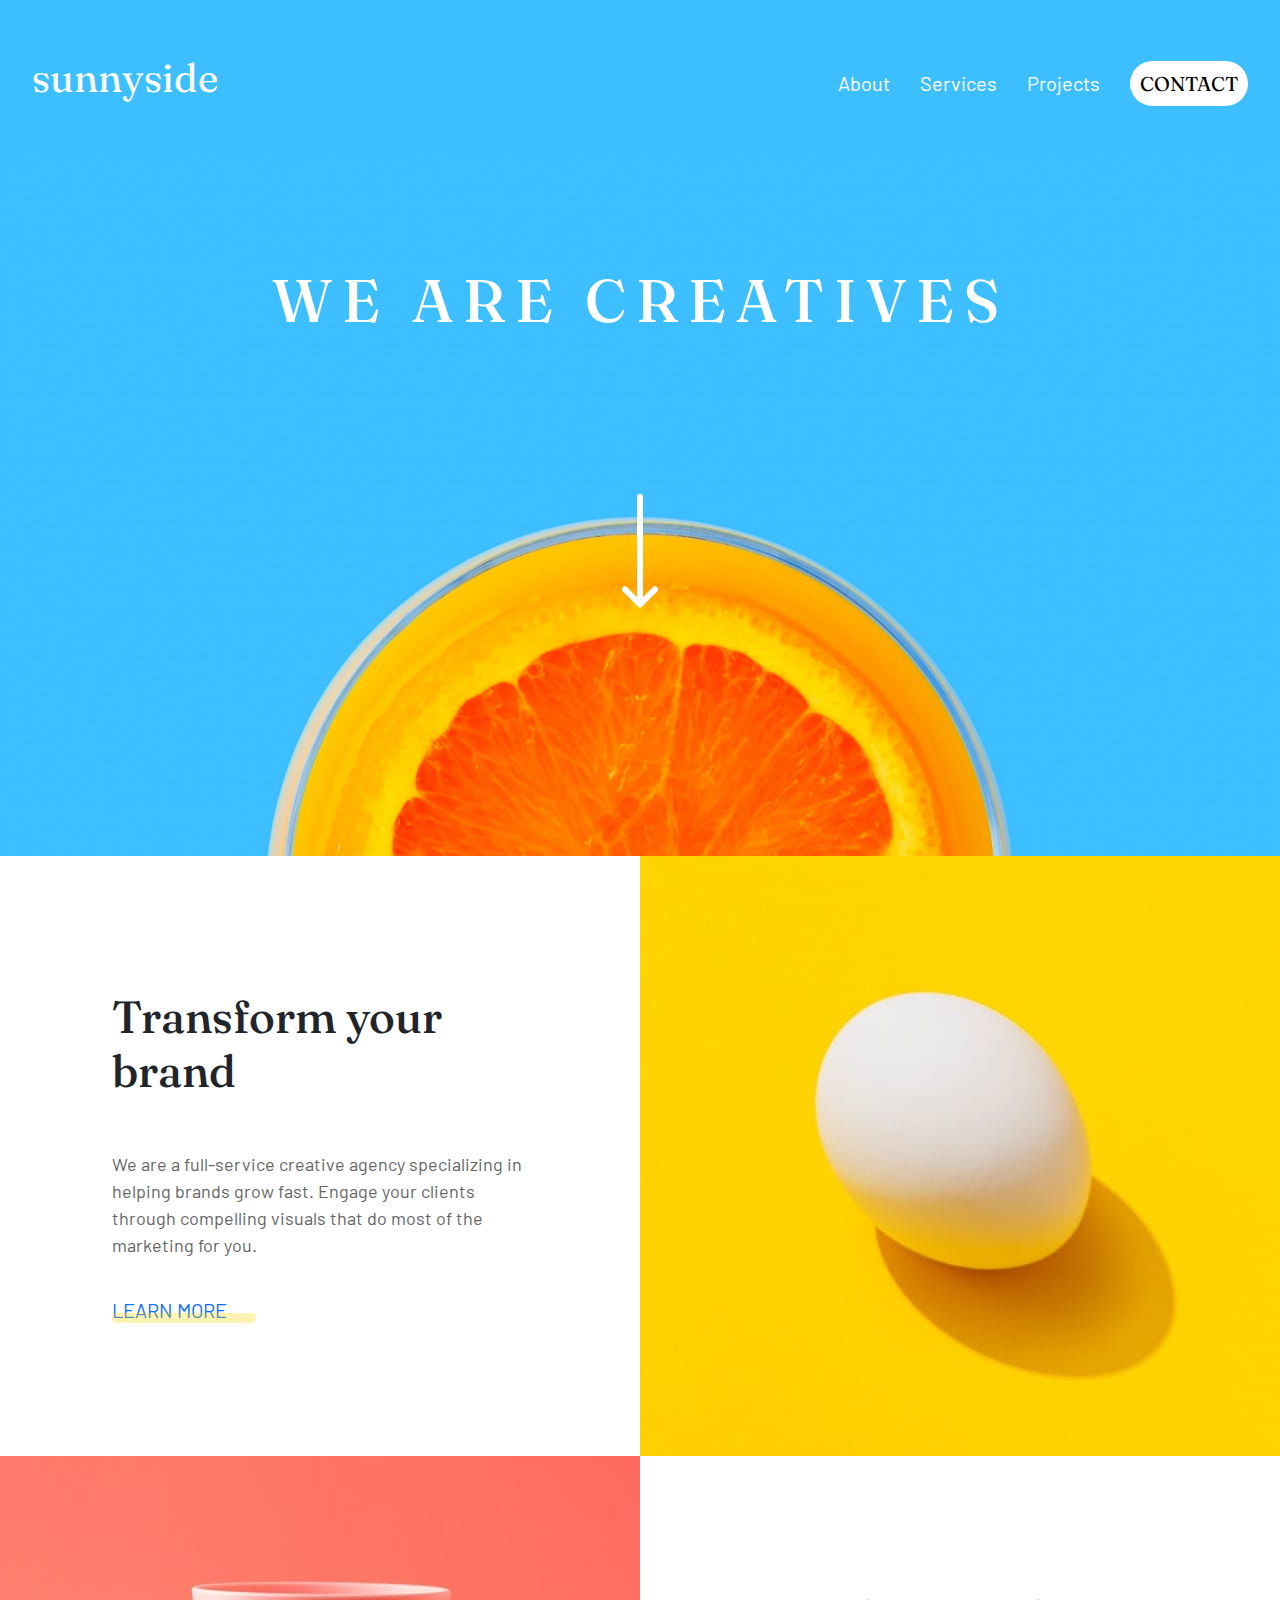
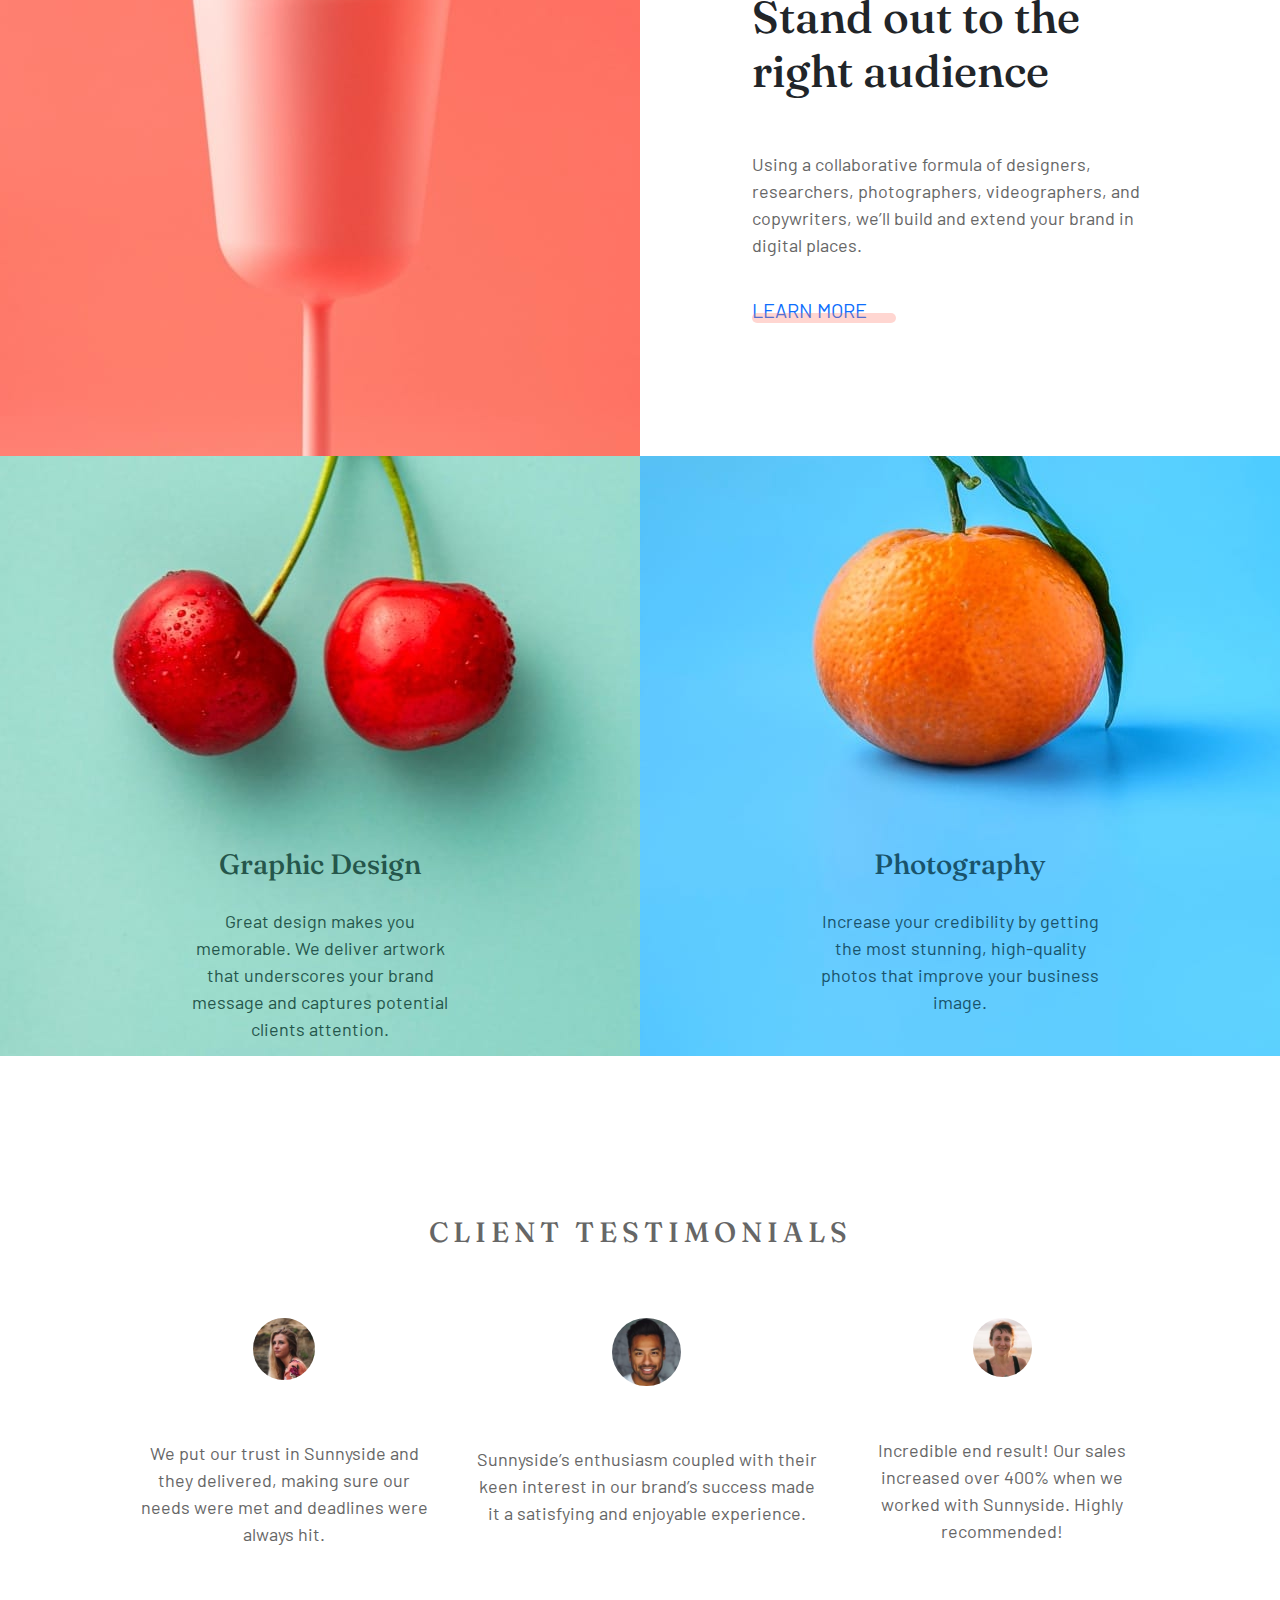
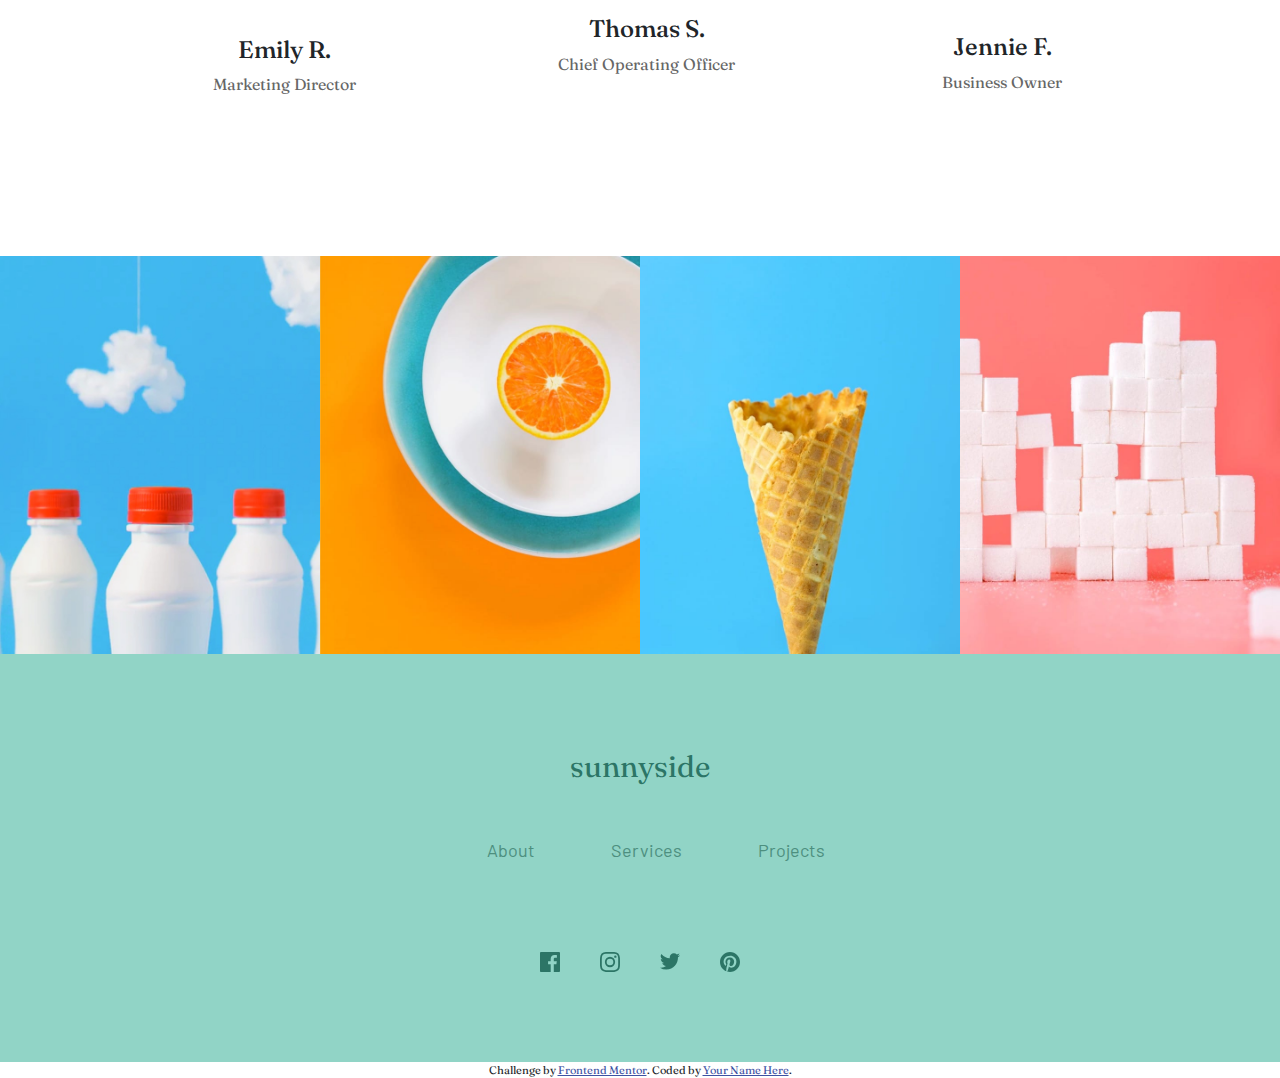
==== sunnyside-agency-landing-page-main/index.html @ 1c617ab5 "frontend" ====
<!DOCTYPE html>
<html lang="en">
<head>
  <meta charset="UTF-8">
  <meta name="viewport" content="width=device-width, initial-scale=1.0"> <!-- displays site properly based on user's device -->

  <link rel="icon" type="image/png" sizes="32x32" href="./images/favicon-32x32.png">
  <link rel="stylesheet" type="text/css" href="css/bootstrap.min.css">
  <link rel="stylesheet" type="text/css" href="style.css">
  <link rel="preconnect" href="https://fonts.googleapis.com">
  <link rel="preconnect" href="https://fonts.gstatic.com" crossorigin>
  <link href="https://fonts.googleapis.com/css2?family=Fraunces:wght@700;900&display=swap" rel="stylesheet">
  <link rel="preconnect" href="https://fonts.googleapis.com">
  <link rel="preconnect" href="https://fonts.gstatic.com" crossorigin>
  <link href="https://fonts.googleapis.com/css2?family=Barlow:wght@600&display=swap" rel="stylesheet">
  <link rel="preconnect" href="https://fonts.googleapis.com">
  <link rel="preconnect" href="https://fonts.gstatic.com" crossorigin>
  <link href="https://fonts.googleapis.com/css2?family=Barlow:wght@900&display=swap" rel="stylesheet">

  
  <title>Frontend Mentor | Sunnyside agency landing page</title>


    

</head>
<body>
  <header>
    <div id="brand">sunnyside</div>
    <ul class="ul">
      <li><a href="#" class="topright">About</a></li>
      <li><a href="#" class="topright">Services</a></li>
      <li><a href="#" class="topright">Projects</a></li>
      <li><a href="#" id="contact">Contact</a></li>
    </ul>

    <div id="burger-icon"><img src="images/icon-hamburger.svg"></div>
  </header>
  <section id="main-image">
      <h1>We are creatives</h1>
      <img src="images/icon-arrow-down.svg" id="arrow">
  </section>

  <div class="grid">
    <div class="item-1">
      <h2>Transform your brand</h2>

      <p>We are a full-service creative agency specializing in helping brands grow fast. 
      Engage your clients through compelling visuals that do most of the marketing for you.</p>

      <a href="#">Learn More</a>
      <div class="underline-0"></div>
    </div>
    <div class="item-2"></div>
    <div class="item-3"></div>
    <div class="item-4">
      <h2>Stand out to the right audience</h2>

      <p>Using a collaborative formula of designers, researchers, photographers, videographers, and copywriters, we’ll build and extend your brand in digital places. </p>

      <a href="#">Learn More</a>
      <div class="underline-1"></div>
    </div>
    <div class="item-5">
      <h3 class="item-heading">Graphic Design</h3>
      <p class="item-info" >
        Great design makes you memorable. We deliver artwork that underscores your brand message and captures potential clients attention.
      </p>
    </div>
    <div class="item-6">
      <h3 class="item-heading">Photography</h3>
      <p class="item-info">Increase your credibility by getting the most stunning, high-quality photos that improve your business image.</p>
    </div>
  </div>

  <section id="client-testimonials">
    <h3 id="client-testimonials-heading">Client testimonials</h3>
    <div class="clients">
      <div class="column">
        <img src="images/image-emily.jpg" class="photos">
        <p class="client-info">We put our trust in Sunnyside and they delivered, making sure our needs were met and deadlines were always hit.</p>
        <h4 class="names">Emily R.</h4>
        <div class="job">Marketing Director</div>
      </div>
      <div class="column">
        <img src="images/image-thomas.jpg" class="photos">
        <p class="client-info">Sunnyside’s enthusiasm coupled with their keen interest in our brand’s success made it a satisfying and enjoyable experience.</p>
        <h4 class="names">Thomas S.</h4>
        <div class="job">Chief Operating Officer</div>
      </div>
      <div class="column">
        <img src="images/image-jennie.jpg"  class="photos">
        <p class="client-info">Incredible end result! Our sales increased over 400% when we worked with Sunnyside. Highly recommended!</p>
        <h4 class="names">Jennie F.</h4>
        <div class="job">Business Owner</div>
      </div>
    </div>
  </section>

  <div class="images">
    <img src="images/desktop/image-gallery-milkbottles.jpg">
    <img src="images/desktop/image-gallery-orange.jpg">
    <img src="images/desktop/image-gallery-cone.jpg">
    <img src="images/desktop/image-gallery-sugarcubes.jpg">
  </div>

  <footer>
    <div class="footer-name">sunnyside</div>
    <ul class="footer-ul">
      <li class="ul-items">About</li>
      <li class="ul-items">Services</li>
      <li class="ul-items">Projects</li>
    </ul>

    <div class="icons">
      <img src="images/icon-facebook.svg">
      <img src="images/icon-instagram.svg">
      <img src="images/icon-twitter.svg">
      <img src="images/icon-pinterest.svg">
    </div>
  </footer>





  <div class="attribution">
    Challenge by <a href="https://www.frontendmentor.io?ref=challenge" target="_blank">Frontend Mentor</a>. 
    Coded by <a href="#">Your Name Here</a>.
  </div>

  <script src="js/jquery-3.6.0.min.js"></script>
  <script src="js/bootstrap.min.js"></script>
  <script type="script.js"></script>
</body>
</html>
---- sunnyside-agency-landing-page-main/style.css ----
.attribution { font-size: 11px; text-align: center; }
.attribution a { color: hsl(228, 45%, 44%); }

* {
    box-sizing: border-box;
}

body {
    font-family: 'Fraunces', serif;
}

header {
    display: flex;
    flex-direction: row;
    justify-content: space-between;
    padding: 3em 2em 3em 2em;
    background-color: #3dbfff;
    align-items: center;
    color: white;
}

#burger-icon {
    display: none;
}

#brand {
    font-size: 40px;
}

.ul {
    display: flex;
    column-gap: 30px;
    font-size: 20px;
    font-family: 'Barlow', sans-serif;
    margin-bottom: 0;
    padding-top: 10px;
}

.ul li {
    list-style: none;

}

.ul li a {
    color: white;
    text-decoration: none;
}

#contact {
    background-color: white;
    padding: 10px;
    border-radius: 30px;
    text-transform: uppercase;
    font-family: 'Fraunces', serif;
    color: black;
    text-decoration: none;
}



#main-image {
    background: url("images/desktop/image-header.jpg") center center no-repeat;
    height: max(700px);
    background-size: cover;
    text-align: center;
}

h1 {
    padding-top: 1.8em;
    color: hsl(0, 0%, 100%);
    font-size: 60px;
    text-transform: uppercase;
    letter-spacing: 10px;
}

#arrow {
    padding-top: 150px;
}

.grid {
    display: grid;
    grid-template-columns: 1fr 1fr;
}

.item-2, .item-3, .item-5, .item-6 {
    height: max(600px);

}

.item-2{
    background: url(images/desktop/image-transform.jpg) no-repeat center;
    background-size: cover;
}

.item-3 {
    background: url(images/desktop/image-stand-out.jpg) no-repeat center;
    background-size: cover; 
}

.item-5 {
    background: url(images/desktop/image-graphic-design.jpg) no-repeat center;
    background-size: cover;

}

.item-6 {
    background: url(images/desktop/image-photography.jpg) no-repeat center;
    background-size: cover;
}

.item-1, .item-4 {
    padding: 7em;
    display: flex;
    flex-direction: column;
    justify-content: center;
    font-family: 'Barlow', sans-serif;

}

.item-1 h2, .item-4 h2 {
    font-size: 45px;
    font-family: 'Fraunces', sans-serif;
}

.item-1 p, .item-4 p {
    margin: 2.5em 0 2em 0;
    font-size: 18px;
}

.item-1 a, .item-4 a {
    text-decoration: none;
    font-size: 20px;
    text-transform: uppercase;
}

.underline-1, .underline-0 {
    
    height: 10px;
    width: 9em;
    margin-top: -12px;
    border-radius: 30px;
}

.underline-1 {
    background-color: hsla(7, 99%, 70%, 0.3);
}

.underline-0 {
    background-color: hsla(51, 100%, 49%, 0.3);
}

.item-heading, .item-info {
    text-align: center;
}

.item-heading{
    margin-top: 14em;
}

.item-info {
    padding: 1em 10em 0 10em;
    font-size: 18px;
    font-family: 'Barlow', sans-serif;
}

.item-5 h3, .item-5 p {
    color: hsl(167, 40%, 24%);
}

.item-6 h3, .item-6 p {
    color: hsl(198, 62%, 26%);
}
 
.clients {
    display: flex;
    justify-content: space-between;
}

.column {
    text-align: center;

}

#client-testimonials-heading {
    text-align: center;
    text-transform: uppercase;
    letter-spacing: 5px;
}

#client-testimonials {
    padding: 10em 7em 10em 7em;
}

.photos {
    border-radius: 50%;
    padding: 60px 0 60px 0;
    width: 18%;
}

.client-info {
    font-size: 18px;
    padding: 0 20px 0 20px;
    font-family: 'Barlow', sans-serif;
}

.names {
    padding-top: 3em;
}

.client-info, .job, #client-testimonials-heading, .item-1 p, .item-4 p {
    color: #666;
}

.images {
    display: flex;
}

.images img {
    width: 25%;
}

footer {
    text-align: center;
    font-size: 18px;
    background-color: #91d4c6;
;
}

.footer-name {
    padding: 90px 0 1em 0;
    color: #2c7566;
    font-size: 30px;
}

.ul-items {
    display: inline-block;
    padding: 1em 2em 4em 2em;
    font-family: 'Barlow', sans-serif;
    color: #4d8f7f;

}

.icons img {
    padding: 0 1em 5em 1em;
}

@media (min-width: 992px) and (max-width: 1199px) {

    .ul {
        padding-top: 8px;
    }

    #arrow {
        padding-top: 100px;
    }

    .item-1, .item-4 {
    padding: 5em;
    flex-direction: column;
    justify-content: center;
    }

    .item-2, .item-4 {
        height: 520px;
    }

    .item-info {
        padding: 1em 5em 0 5em;
    }
}

@media (min-width: 768px) and (max-width: 992px) {

    #brand {
        font-size: 35px;
    }

    .ul {
        padding-top: 0px;
    }

    .item-1,.item-2, .item-3, .item-4, .item-5, .item-6 {
        height: max(400px);
        min-width: 385px;
    }

    .item-1, .item-4 {
        padding: 3em;
    }

    .item-info {
        padding: 1em 4em 0 4em;
        font-size: 15px;
    }

    .item-heading {
        margin-top: 9em;
    }

    .item-1 h2, .item-4 h2 {
        font-size: 35px;
    }

    .item-1 p, .item-4 p {
        margin: 2.5em 0 2em 0;
        font-size: 15px;
    }

    .item-1 a, .item-4 a {
        text-decoration: none;
        font-size: 20px;
        text-transform: uppercase;
    }

    h1 {
        font-size: 50px;
    }

    .client-info {
        font-size: 15px;
        padding: 0 15px 0 15px;
        font-family: 'Barlow', sans-serif;
    }

    .names {
        padding-top: 1.5em;
    }

    #client-testimonials {
        padding: 7em 6em 7em 6em;
    }
}

@media (max-width: 767px) {

    .ul {
        display: none;
    }

    #burger-icon {
        display: block;
    }

    #header {
        background: url("images/mobile/image-header.jpg") center;
        background-size: cover;
        text-align: center;
    }

    h1 {
         font-size: 45px;
    }

    #arrow {
        padding-top: 200px;
    }


    .grid {
        display: grid;
        grid-template-columns: 1fr;
        text-align: center;

    }

    .item-1, .item-4 {
        padding: 3em;
    } 

    .item-1 h2 {
        font-size: 35px;
    } 

    .item-1 p {
        font-size: 20px;
    }

    

    .item-1, .item-2, .item-3, .item-4, .item-5, .item-6 {
        height: max(600px);
    }

    .item-1 {
        order: 1;
    }

    
    .item-2{
        background: url(images/mobile/image-transform.jpg) no-repeat center;
        background-size: cover;
        order: 0;
    }

    .item-3 {
        background: url(images/mobile/image-stand-out.jpg) no-repeat center;
        background-size: cover; 
        order: 2;
    }

    .item-4{
        order: 3;
    }

    .item-5 {
        background: url(images/mobile/image-graphic-design.jpg) no-repeat center;
        background-size: cover;
        order: 4;
    }

    .item-6 {
        background: url(images/mobile/image-photography.jpg) no-repeat center;
        background-size: cover;
        order: 5;
    }

    .underline-0, .underline-1 {
        display: none;
    }

    .item-1 a, .item-4 a {
        font-family: 'Fraunces', sans-serif;
        color: black;
    }
    

    .item-info {
        padding: 3em 5em 1em 5em;
    }

    .item-heading {
        margin-top: 13em;
        font-size: 28px;
    }

    .images {
        display: grid;
        grid-template-columns: 1fr 1fr;

    }

    .images img {
        width: 100%;

    }

    body {
        min-width: 470px;
    }

    .clients {
        flex-direction: column;
    }

    .client-info {
        font-size: 18px;
        padding: 0 5px 0 5px;
        font-family: 'Barlow', sans-serif;
    }

    #client-testimonials {
        padding: 8em 2em 8em 2em;
    }


    #client-testimonials-heading {
        font-size: 22px;
    }

    .names {
        padding-top: 1.5em;
    }
}
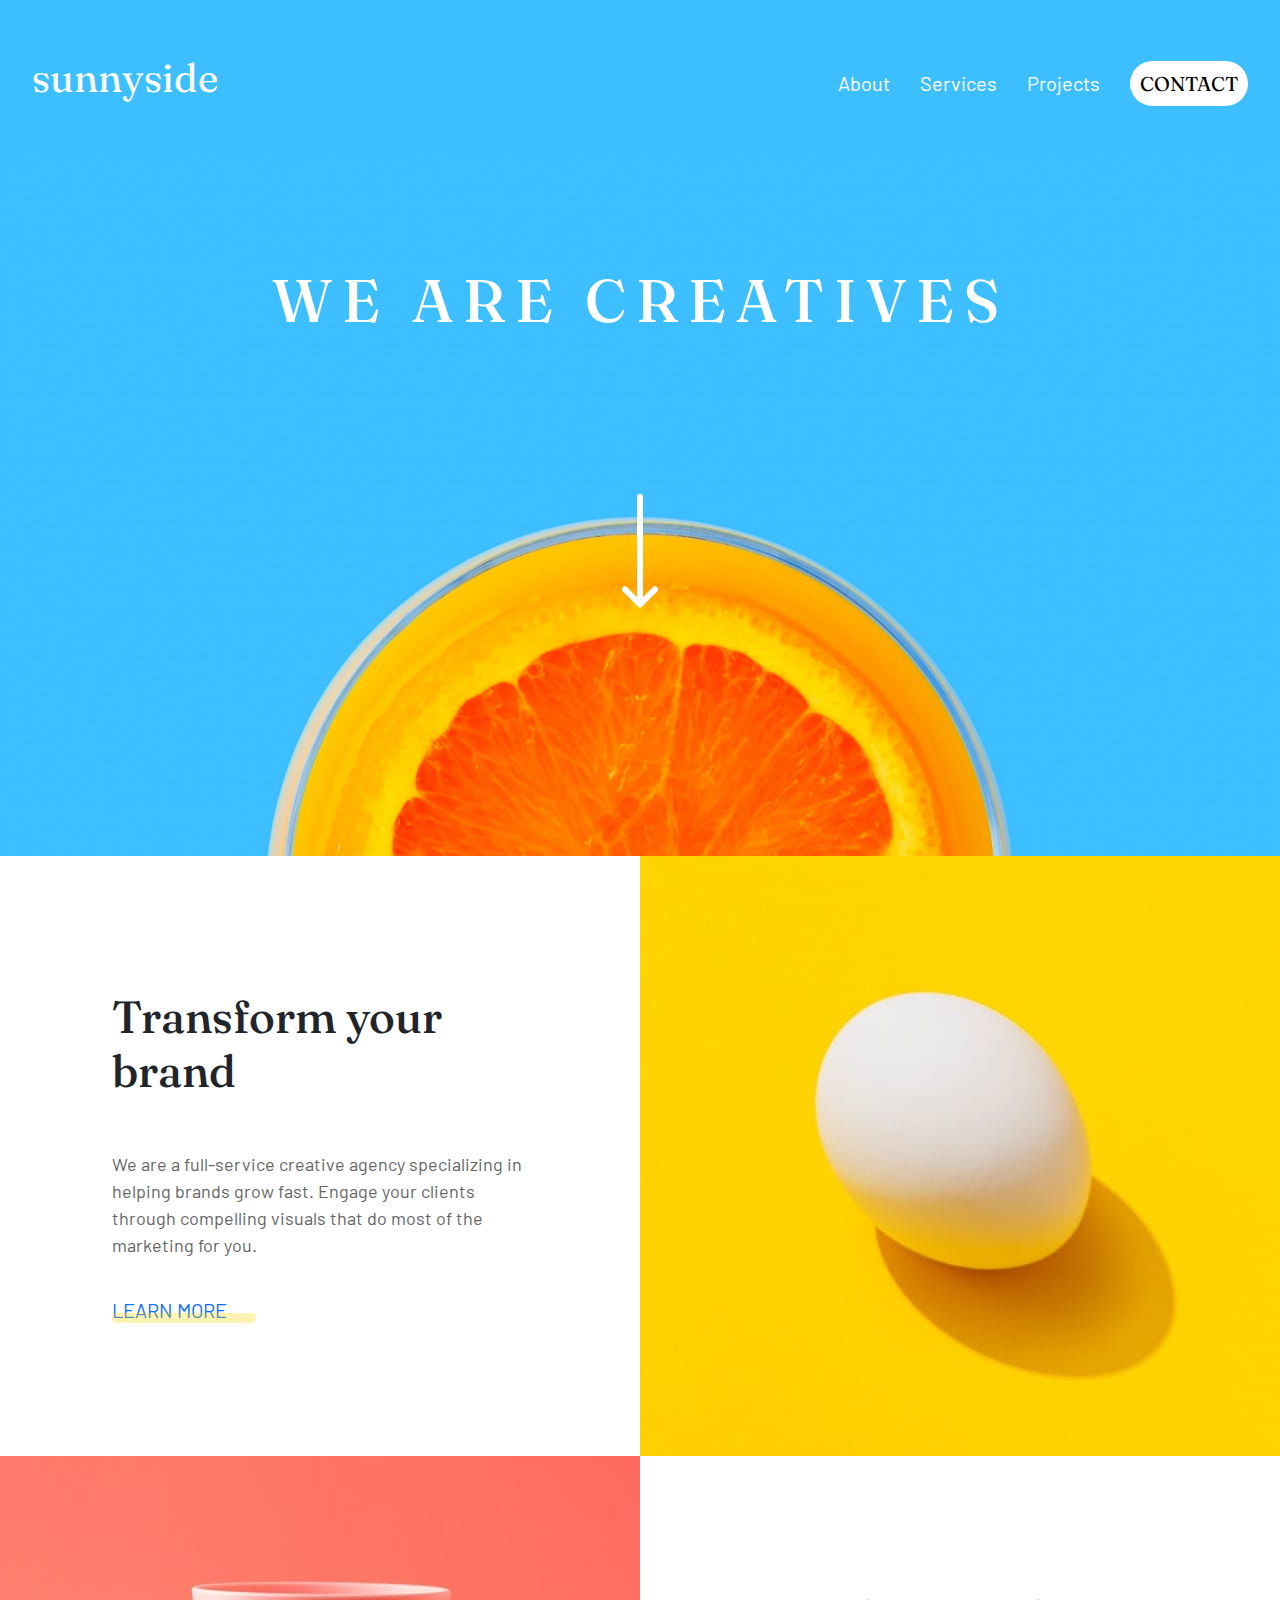
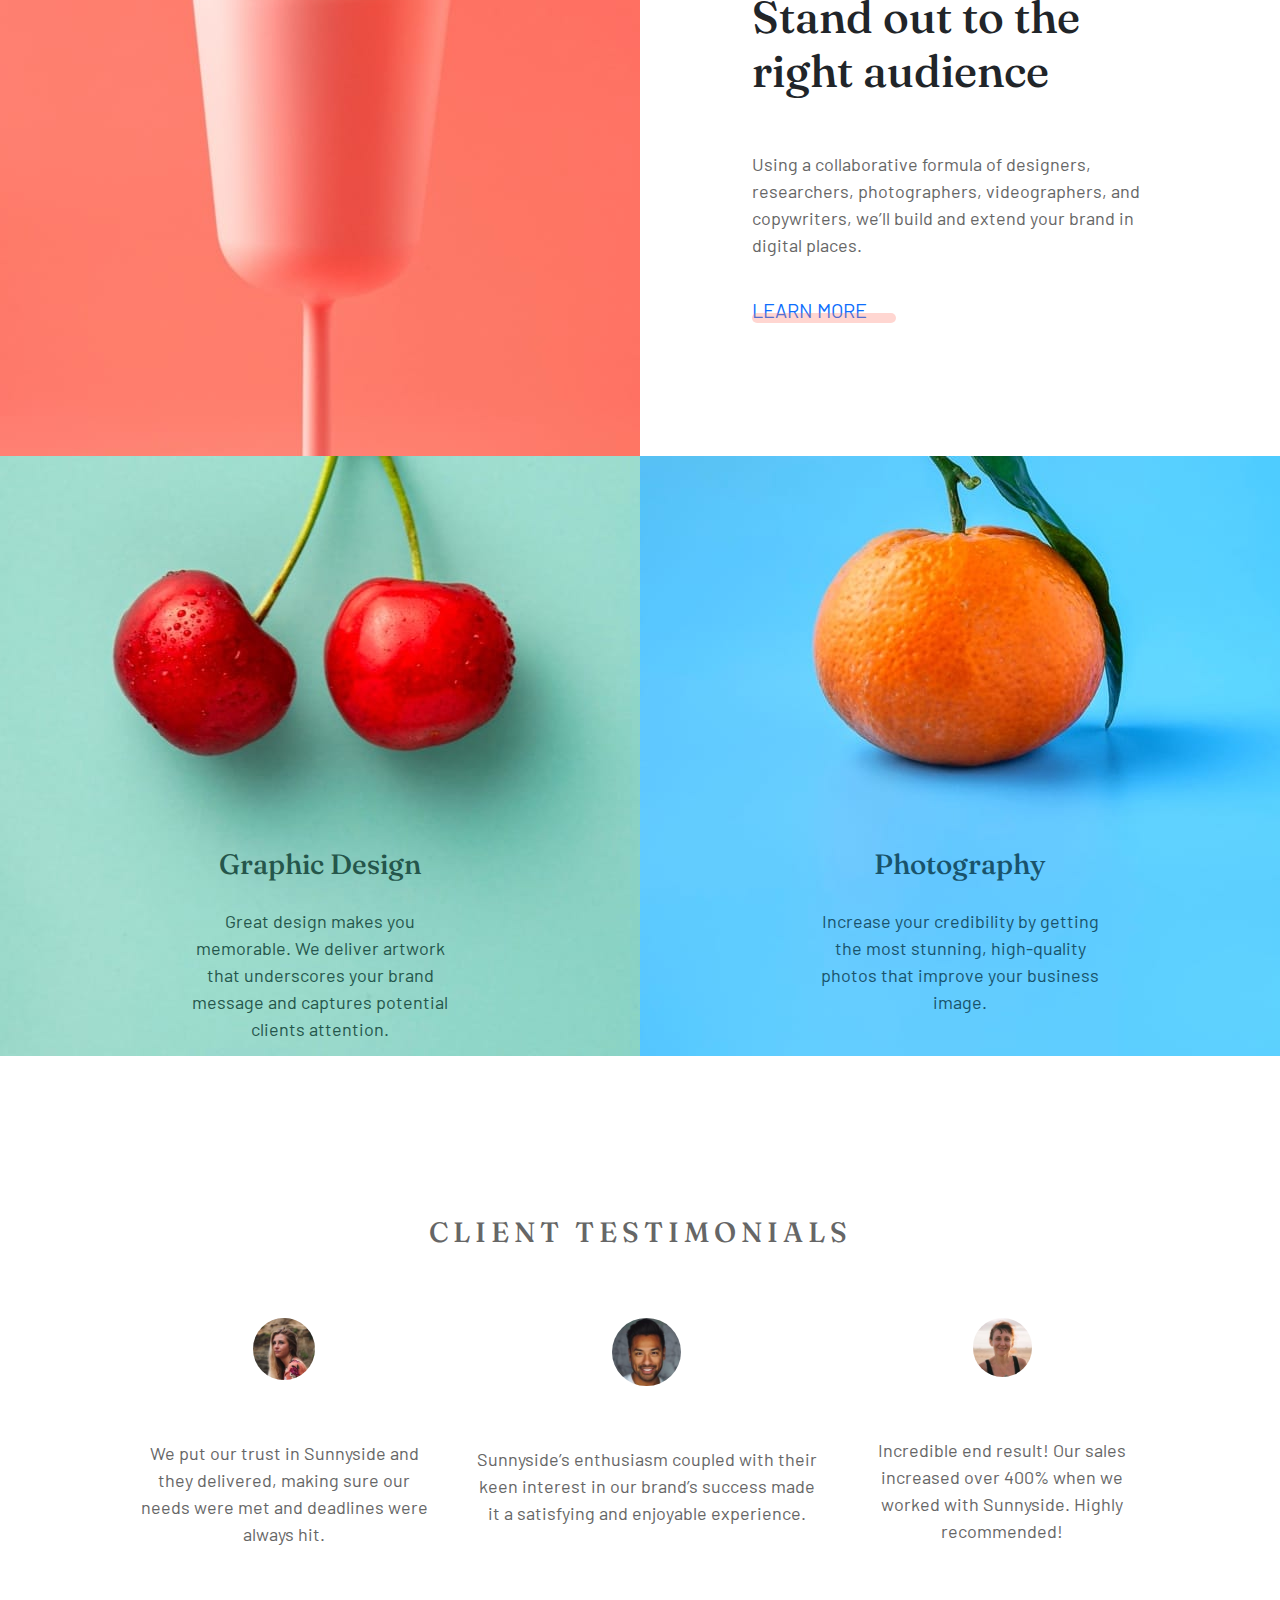
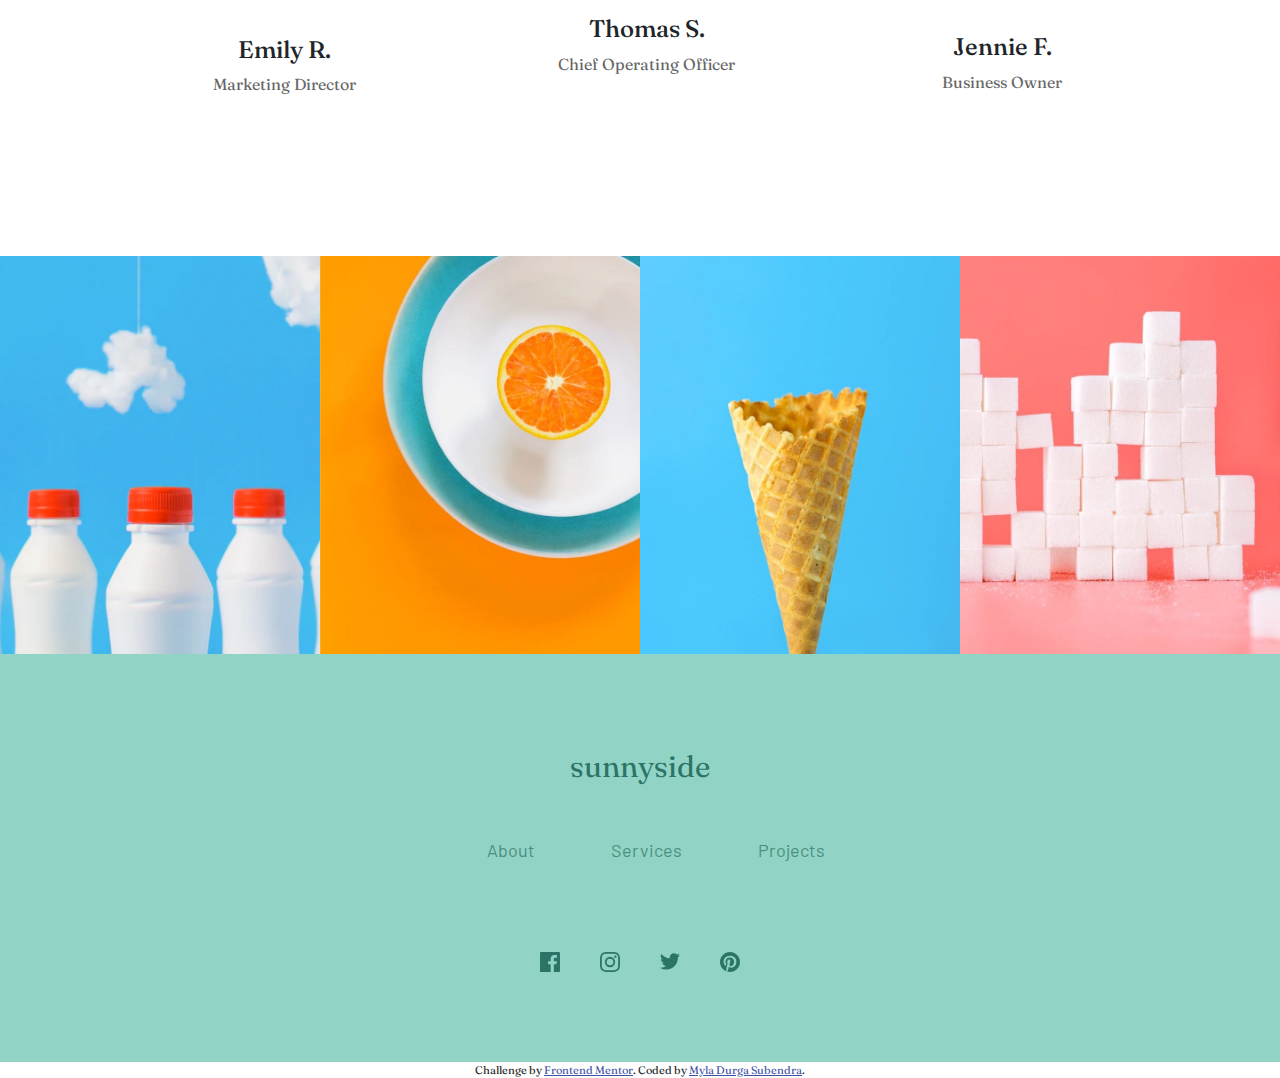
==== commit c03f6fa2: "frontend" ====
--- a/sunnyside-agency-landing-page-main/index.html
+++ b/sunnyside-agency-landing-page-main/index.html
@@ -126,7 +126,7 @@
 
   <div class="attribution">
     Challenge by <a href="https://www.frontendmentor.io?ref=challenge" target="_blank">Frontend Mentor</a>. 
-    Coded by <a href="#">Your Name Here</a>.
+    Coded by <a href="#">Myla Durga Subendra</a>.
   </div>
 
   <script src="js/jquery-3.6.0.min.js"></script>
